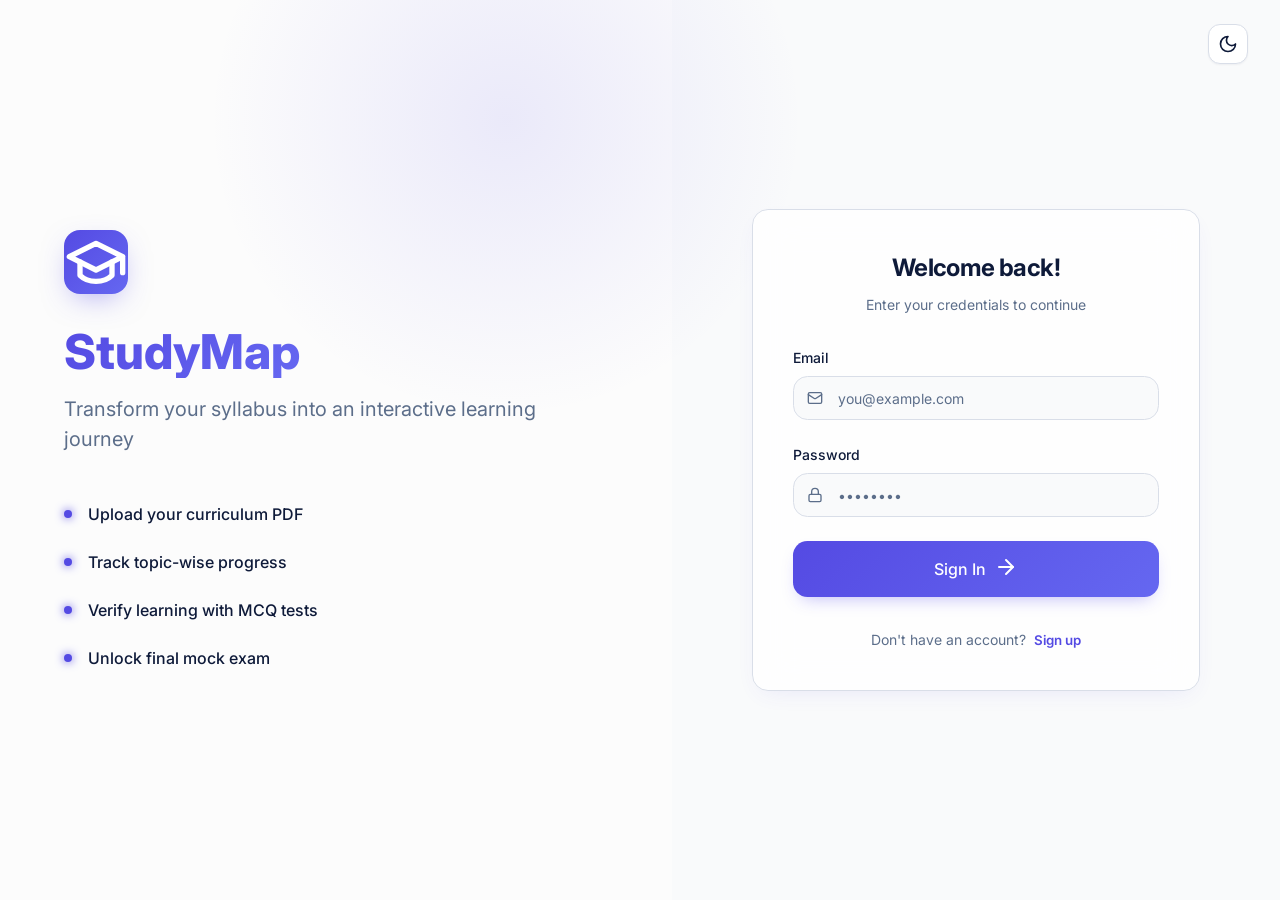
==== code/frontend/auth/auth.html @ b2b1a25e "Initial commit: StudyMap project with backend and frontend" ====
<!DOCTYPE html>
<html lang="en">

<head>
    <meta charset="UTF-8">
    <meta name="viewport" content="width=device-width, initial-scale=1.0">
    <title>StudyMap - Login</title>
    <link rel="icon" type="image/svg+xml" href="../assets/favicon.svg">
    <link rel="stylesheet" href="../common/common.css">
    <link rel="stylesheet" href="auth.css">
</head>

<body>
    <div class="auth-page">
        <!-- Theme Toggle -->
        <div class="auth-theme-toggle">
            <button class="theme-toggle-btn" id="header-theme-toggle">
                <svg class="icon">
                    <use href="../assets/icons.svg#moon"></use>
                </svg>
            </button>
        </div>

        <div class="auth-branding">
            <div class="auth-branding-content">
                <a class="auth-branding-logo animate-float" href="../landing/home.html" aria-label="Home">
                    <svg class="icon" style="width: 4rem; height: 4rem;">
                        <use href="../assets/icons.svg#graduation-cap"></use>
                    </svg>
                </a>
                <a href="../landing/home.html" class="auth-branding-title" style="display:inline-block; color: inherit; text-decoration: none;">StudyMap</a>
                <p class="auth-branding-subtitle">Transform your syllabus into an interactive learning journey</p>
                <div class="auth-branding-features">
                    <div class="auth-branding-feature">
                        <div class="auth-branding-feature-dot"></div>
                        <span>Upload your curriculum PDF</span>
                    </div>
                    <div class="auth-branding-feature">
                        <div class="auth-branding-feature-dot"></div>
                        <span>Track topic-wise progress</span>
                    </div>
                    <div class="auth-branding-feature">
                        <div class="auth-branding-feature-dot"></div>
                        <span>Verify learning with MCQ tests</span>
                    </div>
                    <div class="auth-branding-feature">
                        <div class="auth-branding-feature-dot"></div>
                        <span>Unlock final mock exam</span>
                    </div>
                </div>
            </div>
        </div>

        <div class="auth-form-container">
            <div class="auth-form-wrapper animate-slide-up">
                <a class="auth-mobile-logo" href="../landing/home.html" aria-label="Home">
                    <div class="auth-mobile-logo-icon">
                        <svg class="icon">
                            <use href="../assets/icons.svg#graduation-cap"></use>
                        </svg>
                    </div>
                    <span class="auth-mobile-logo-text">StudyMap</span>
                </a>

                <div class="glass-card auth-form">
                    <div class="auth-form-header">
                        <h2 class="auth-form-title" id="auth-title">Welcome back!</h2>
                        <p class="auth-form-subtitle" id="auth-subtitle">Enter your credentials to continue</p>
                    </div>

                    <form id="auth-form">
                        <div class="auth-form-group hidden" id="name-group">
                            <label class="label" for="name">Full Name</label>
                            <div class="input-with-icon">
                                <span class="input-icon">
                                    <svg class="icon icon-sm">
                                        <use href="../assets/icons.svg#user"></use>
                                    </svg>
                                </span>
                                <input type="text" id="name" class="input" placeholder="John Doe">
                            </div>
                        </div>

                        <div class="auth-form-group">
                            <label class="label" for="email">Email</label>
                            <div class="input-with-icon">
                                <span class="input-icon">
                                    <svg class="icon icon-sm">
                                        <use href="../assets/icons.svg#mail"></use>
                                    </svg>
                                </span>
                                <input type="email" id="email" class="input" placeholder="you@example.com" required>
                            </div>
                        </div>

                        <div class="auth-form-group">
                            <label class="label" for="password">Password</label>
                            <div class="input-with-icon">
                                <span class="input-icon">
                                    <svg class="icon icon-sm">
                                        <use href="../assets/icons.svg#lock"></use>
                                    </svg>
                                </span>
                                <input type="password" id="password" class="input" placeholder="••••••••" required
                                    minlength="6">
                            </div>
                        </div>

                        <button type="submit" class="btn btn-gradient btn-lg" style="width: 100%;" id="auth-submit">
                            <span id="auth-btn-text">Sign In</span>
                            <span id="auth-btn-icon">
                                <svg class="icon">
                                    <use href="../assets/icons.svg#arrow-right"></use>
                                </svg>
                            </span>
                        </button>
                    </form>

                    <div class="auth-form-footer">
                        <span id="auth-toggle-text">Don't have an account?</span>
                        <button type="button" id="auth-toggle">Sign up</button>
                    </div>
                </div>
            </div>
        </div>
    </div>
    <script src="../common/config.js"></script>
    <script src="../common/api.js"></script>
    <script src="../common/common.js"></script>
    <script src="auth.js"></script>
</body>

</html>
---- code/frontend/common/common.css ----
/* ================================
   CSS VARIABLES & THEME
================================ */
@import url('https://fonts.googleapis.com/css2?family=Inter:wght@300;400;500;600;700;800&display=swap');


:root {
    /* Light Mode Colors - aligned with landing/homepage */
    --background: hsl(210, 20%, 98%);
    --foreground: hsl(224, 61%, 14%);
    --card: hsl(0, 0%, 100%);
    --card-foreground: hsl(224, 61%, 14%);
    --popover: hsl(0, 0%, 100%);
    --popover-foreground: hsl(224, 61%, 14%);
    --primary: hsl(244, 73%, 59%);
    --primary-foreground: hsl(0, 0%, 100%);
    --secondary: hsl(220, 28%, 94%);
    --secondary-foreground: hsl(224, 40%, 22%);
    --muted: hsl(220, 26%, 93%);
    --muted-foreground: hsl(216, 20%, 45%);
    --accent: hsl(220, 26%, 93%);
    --accent-foreground: hsl(224, 61%, 14%);
    --destructive: hsl(0, 78%, 58%);
    --destructive-foreground: hsl(0, 0%, 100%);
    --success: hsl(150, 70%, 36%);
    --success-foreground: hsl(0, 0%, 100%);
    --warning: hsl(38, 92%, 50%);
    --warning-foreground: hsl(0, 0%, 100%);
    --streak: hsl(24, 95%, 53%);
    --streak-foreground: hsl(0, 0%, 100%);
    --progress: hsl(160, 84%, 39%);
    --progress-foreground: hsl(0, 0%, 100%);
    --border: hsl(220, 24%, 88%);
    --input: hsl(220, 24%, 88%);
    --ring: hsl(244, 73%, 59%);
    --radius: 0.9rem;

    /* Brand alpha shades */
    --primary-soft-03: rgba(79, 70, 229, 0.03);
    --primary-soft-05: rgba(79, 70, 229, 0.05);
    --primary-soft-10: rgba(79, 70, 229, 0.10);
    --primary-soft-20: rgba(79, 70, 229, 0.20);
    --primary-soft-30: rgba(79, 70, 229, 0.30);
    --primary-soft-40: rgba(79, 70, 229, 0.40);
    --primary-soft-50: rgba(79, 70, 229, 0.50);

    /* Gradients */
    --gradient-primary: linear-gradient(135deg, hsl(244, 73%, 59%) 0%, hsl(239, 83%, 67%) 100%);
    --gradient-success: linear-gradient(135deg, hsl(142, 76%, 36%) 0%, hsl(160, 84%, 39%) 100%);
    --gradient-streak: linear-gradient(135deg, hsl(24, 95%, 53%) 0%, hsl(38, 92%, 50%) 100%);

    /* Shadows */
    --shadow-sm: 0 1px 2px 0 hsla(224, 61%, 14%, 0.05);
    --shadow-md: 0 4px 6px -1px hsla(224, 61%, 14%, 0.08), 0 2px 4px -2px hsla(224, 61%, 14%, 0.06);
    --shadow-lg: 0 12px 24px -8px hsla(224, 61%, 14%, 0.16), 0 8px 12px -8px hsla(224, 61%, 14%, 0.1);
    --shadow-card: 0 8px 24px -10px rgba(79, 70, 229, 0.12);
    --shadow-glow: 0 0 40px rgba(79, 70, 229, 0.18);

    /* Sidebar */
    --sidebar-background: hsl(0, 0%, 99%);
    --sidebar-foreground: hsl(224, 40%, 22%);
    --sidebar-primary: hsl(244, 73%, 59%);
    --sidebar-primary-foreground: hsl(0, 0%, 100%);
    --sidebar-accent: hsl(220, 26%, 93%);
    --sidebar-accent-foreground: hsl(224, 61%, 14%);
    --sidebar-border: hsl(220, 24%, 88%);
}

/* Dark Mode */
.dark {
    --background: hsl(222, 47%, 6%);
    --foreground: hsl(210, 40%, 98%);
    --card: hsl(222, 47%, 9%);
    --card-foreground: hsl(210, 40%, 98%);
    --popover: hsl(222, 47%, 9%);
    --popover-foreground: hsl(210, 40%, 98%);
    --primary: hsl(244, 73%, 64%);
    --primary-foreground: hsl(0, 0%, 100%);
    --secondary: hsl(217, 33%, 17%);
    --secondary-foreground: hsl(210, 40%, 98%);
    --muted: hsl(217, 33%, 17%);
    --muted-foreground: hsl(215, 20%, 65%);
    --accent: hsl(217, 33%, 17%);
    --accent-foreground: hsl(210, 40%, 98%);
    --destructive: hsl(0, 63%, 31%);
    --destructive-foreground: hsl(210, 40%, 98%);
    --success: hsl(142, 76%, 36%);
    --success-foreground: hsl(0, 0%, 100%);
    --warning: hsl(38, 92%, 50%);
    --warning-foreground: hsl(0, 0%, 100%);
    --streak: hsl(24, 95%, 53%);
    --streak-foreground: hsl(0, 0%, 100%);
    --progress: hsl(160, 84%, 39%);
    --progress-foreground: hsl(0, 0%, 100%);
    --border: hsl(217, 33%, 17%);
    --input: hsl(217, 33%, 17%);
    --ring: hsl(244, 73%, 64%);

    --gradient-primary: linear-gradient(135deg, hsl(244, 73%, 60%) 0%, hsl(239, 83%, 67%) 100%);
    --gradient-success: linear-gradient(135deg, hsl(142, 76%, 40%) 0%, hsl(160, 84%, 42%) 100%);
    --gradient-streak: linear-gradient(135deg, hsl(24, 95%, 50%) 0%, hsl(38, 92%, 48%) 100%);

    --shadow-sm: 0 1px 2px 0 hsla(0, 0%, 0%, 0.3);
    --shadow-md: 0 4px 6px -1px hsla(0, 0%, 0%, 0.4), 0 2px 4px -2px hsla(0, 0%, 0%, 0.3);
    --shadow-lg: 0 10px 15px -3px hsla(0, 0%, 0%, 0.4), 0 4px 6px -4px hsla(0, 0%, 0%, 0.3);
    --shadow-card: 0 8px 24px -10px rgba(79, 70, 229, 0.22);
    --shadow-glow: 0 0 40px rgba(79, 70, 229, 0.24);

    --sidebar-background: hsl(222, 47%, 6%);
    --sidebar-foreground: hsl(210, 40%, 98%);
    --sidebar-primary: hsl(244, 73%, 64%);
    --sidebar-primary-foreground: hsl(0, 0%, 100%);
    --sidebar-accent: hsl(217, 33%, 17%);
    --sidebar-accent-foreground: hsl(210, 40%, 98%);
    --sidebar-border: hsl(217, 33%, 17%);
}

/* ================================
   BASE STYLES
================================ */
* {
    margin: 0;
    padding: 0;
    box-sizing: border-box;
    border-color: var(--border);
}

body {
    font-family: 'Inter', system-ui, -apple-system, sans-serif;
    background-color: var(--background);
    color: var(--foreground);
    line-height: 1.5;
    -webkit-font-smoothing: antialiased;
    -moz-osx-font-smoothing: grayscale;
}

h1,
h2,
h3,
h4,
h5,
h6 {
    font-weight: 600;
    letter-spacing: -0.025em;
}

a {
    color: inherit;
    text-decoration: none;
}

button {
    cursor: pointer;
    font-family: inherit;
}

input {
    font-family: inherit;
}

/* ================================
   UTILITY CLASSES
================================ */
.hidden {
    display: none !important;
}

.text-foreground {
    color: var(--foreground);
}

.text-muted-foreground {
    color: var(--muted-foreground);
}

.text-primary {
    color: var(--primary);
}

.text-success {
    color: var(--success);
}

.text-warning {
    color: var(--warning);
}

.text-destructive {
    color: var(--destructive);
}

.text-streak {
    color: var(--streak);
}

.bg-background {
    background-color: var(--background);
}

.bg-card {
    background-color: var(--card);
}

.bg-muted {
    background-color: var(--muted);
}

.bg-primary {
    background-color: var(--primary);
}

.bg-success {
    background-color: var(--success);
}

/* ================================
   GLASS CARD
================================ */
.glass-card {
    background: var(--card);
    backdrop-filter: blur(20px);
    border: 1px solid var(--border);
    border-radius: 1rem;
    box-shadow: var(--shadow-card);
}

/* ================================
   BUTTONS
================================ */
.btn {
    display: inline-flex;
    align-items: center;
    justify-content: center;
    gap: 0.5rem;
    padding: 0.625rem 1.25rem;
    border-radius: var(--radius);
    font-size: 0.875rem;
    font-weight: 500;
    border: none;
    cursor: pointer;
    transition: all 0.2s ease;
    white-space: nowrap;
}

.btn:disabled {
    opacity: 0.5;
    cursor: not-allowed;
}

.btn-primary {
    background: var(--primary);
    color: var(--primary-foreground);
}

.btn-primary:hover:not(:disabled) {
    opacity: 0.9;
}

.btn-gradient {
    background: var(--gradient-primary);
    color: var(--primary-foreground);
    box-shadow: 0 8px 18px -8px var(--primary-soft-40);
}

.btn-gradient:hover:not(:disabled) {
    box-shadow: 0 12px 24px -10px var(--primary-soft-50);
    transform: translateY(-1px);
}

.btn-outline {
    background: transparent;
    border: 1px solid var(--border);
    color: var(--foreground);
}

.btn-outline:hover:not(:disabled) {
    background: var(--muted);
}

.btn-ghost {
    background: transparent;
    color: var(--foreground);
}

.btn-ghost:hover:not(:disabled) {
    background: var(--muted);
}

.btn-destructive {
    background: var(--destructive);
    color: var(--destructive-foreground);
}

.btn-success {
    background: var(--success);
    color: var(--success-foreground);
}

.btn-lg {
    padding: 0.875rem 1.75rem;
    font-size: 1rem;
}

.btn-sm {
    padding: 0.375rem 0.875rem;
    font-size: 0.75rem;
}

.btn-xs {
    padding: 0.25rem 0.5rem;
    font-size: 0.75rem;
}

.btn-icon {
    padding: 0.5rem;
    width: 2.5rem;
    height: 2.5rem;
}

/* ================================
   INPUTS
================================ */
.input {
    display: flex;
    height: 2.75rem;
    width: 100%;
    border-radius: var(--radius);
    border: 1px solid var(--input);
    background: var(--background);
    padding: 0.5rem 0.75rem;
    font-size: 0.875rem;
    color: var(--foreground);
    transition: all 0.2s ease;
}

.input:focus {
    outline: none;
    border-color: var(--ring);
    box-shadow: 0 0 0 3px var(--primary-soft-20);
}

.input::placeholder {
    color: var(--muted-foreground);
}

.input-with-icon {
    position: relative;
}

.input-with-icon .input {
    padding-left: 2.75rem;
}

.input-with-icon .input-icon {
    position: absolute;
    left: 0.875rem;
    top: 50%;
    transform: translateY(-50%);
    color: var(--muted-foreground);
    width: 1.25rem;
    height: 1.25rem;
}

.label {
    display: block;
    font-size: 0.875rem;
    font-weight: 500;
    margin-bottom: 0.5rem;
    color: var(--foreground);
}

/* ================================
   PROGRESS BAR
================================ */
.progress-bar {
    height: 0.75rem;
    width: 100%;
    border-radius: 9999px;
    background: var(--muted);
    overflow: hidden;
}

.progress-bar-fill {
    height: 100%;
    border-radius: 9999px;
    background: var(--gradient-success);
    transition: width 0.5s ease;
}

.progress-bar-primary .progress-bar-fill {
    background: var(--primary);
}

/* ================================
   PROGRESS RING
================================ */
.progress-ring {
    position: relative;
    display: inline-flex;
    align-items: center;
    justify-content: center;
}

.progress-ring svg {
    transform: rotate(-90deg);
}

.progress-ring .ring-bg {
    stroke: var(--muted);
    opacity: 0.3;
}

.progress-ring .ring-fill {
    stroke: var(--success);
    transition: stroke-dashoffset 1s ease;
}

.progress-ring .ring-fill.primary {
    stroke: var(--primary);
}

.progress-ring .ring-fill.streak {
    stroke: var(--streak);
}

.progress-ring-label {
    position: absolute;
    display: flex;
    flex-direction: column;
    align-items: center;
    justify-content: center;
}

.progress-ring-value {
    font-size: 1.5rem;
    font-weight: 700;
}

.progress-ring-text {
    font-size: 0.75rem;
    color: var(--muted-foreground);
}

/* ================================
   STAT CARD
================================ */
.stat-card {
    padding: 1.5rem;
    transition: all 0.3s ease;
}

.stat-card:hover {
    box-shadow: var(--shadow-lg);
}

.stat-card-content {
    display: flex;
    align-items: flex-start;
    justify-content: space-between;
}

.stat-card-info {
    display: flex;
    flex-direction: column;
    gap: 0.5rem;
}

.stat-card-label {
    font-size: 0.875rem;
    font-weight: 500;
    color: var(--muted-foreground);
}

.stat-card-value {
    font-size: 1.875rem;
    font-weight: 700;
}

.stat-card-subtitle {
    font-size: 0.75rem;
    color: var(--muted-foreground);
}

.stat-card-icon {
    padding: 0.75rem;
    border-radius: 0.75rem;
}

.stat-card.primary {
    background: var(--primary-soft-10);
}

.stat-card.primary .stat-card-value {
    color: var(--primary);
}

.stat-card.primary .stat-card-icon {
    background: var(--primary-soft-20);
    color: var(--primary);
}

.stat-card.success {
    background: hsla(142, 76%, 36%, 0.1);
}

.stat-card.success .stat-card-value {
    color: var(--success);
}

.stat-card.success .stat-card-icon {
    background: hsla(142, 76%, 36%, 0.2);
    color: var(--success);
}

.stat-card.warning {
    background: hsla(38, 92%, 50%, 0.1);
}

.stat-card.warning .stat-card-value {
    color: var(--warning);
}

.stat-card.warning .stat-card-icon {
    background: hsla(38, 92%, 50%, 0.2);
    color: var(--warning);
}

.stat-card.streak {
    background: hsla(24, 95%, 53%, 0.1);
}

.stat-card.streak .stat-card-value {
    color: var(--streak);
}

.stat-card.streak .stat-card-icon {
    background: hsla(24, 95%, 53%, 0.2);
    color: var(--streak);
}

/* ================================
   SWITCH / TOGGLE
================================ */
.switch {
    position: relative;
    display: inline-flex;
    align-items: center;
    width: 2.75rem;
    height: 1.5rem;
    border-radius: 9999px;
    background: var(--muted);
    cursor: pointer;
    transition: background 0.2s ease;
}

.switch.active {
    background: var(--primary);
}

.switch-thumb {
    position: absolute;
    left: 2px;
    width: 1.25rem;
    height: 1.25rem;
    border-radius: 50%;
    background: white;
    box-shadow: var(--shadow-sm);
    transition: transform 0.2s ease;
}

.switch.active .switch-thumb {
    transform: translateX(1.25rem);
}

/* ================================
   TOAST
================================ */
#toast-container {
    position: fixed;
    bottom: 1rem;
    right: 1rem;
    z-index: 9999;
    display: flex;
    flex-direction: column;
    gap: 0.5rem;
}

.toast {
    display: flex;
    align-items: flex-start;
    gap: 0.75rem;
    padding: 1rem;
    background: var(--card);
    border: 1px solid var(--border);
    border-radius: var(--radius);
    box-shadow: var(--shadow-lg);
    min-width: 300px;
    max-width: 420px;
    animation: slideIn 0.3s ease;
}

.toast.destructive {
    border-color: var(--destructive);
}

.toast-content {
    flex: 1;
}

.toast-title {
    font-weight: 600;
    color: var(--foreground);
    margin-bottom: 0.25rem;
}

.toast-description {
    font-size: 0.875rem;
    color: var(--muted-foreground);
}

.toast-close {
    background: none;
    border: none;
    color: var(--muted-foreground);
    cursor: pointer;
    padding: 0.25rem;
}

@keyframes slideIn {
    from {
        transform: translateX(100%);
        opacity: 0;
    }

    to {
        transform: translateX(0);
        opacity: 1;
    }
}

/* ================================
   HEADER & ACTIONS
================================ */
.auth-theme-toggle {
    position: fixed;
    top: 1.5rem;
    right: 2rem;
    z-index: 100;
}

.theme-toggle-btn {
    width: 2.5rem;
    height: 2.5rem;
    border-radius: 0.75rem;
    background: var(--card);
    border: 1px solid var(--border);
    color: var(--foreground);
    display: flex;
    align-items: center;
    justify-content: center;
    box-shadow: var(--shadow-sm);
    transition: all 0.2s ease;
}

.theme-toggle-btn:hover {
    background: var(--muted);
    transform: translateY(-1px);
    box-shadow: var(--shadow-md);
}

.theme-toggle-btn svg {
    width: 1.25rem;
    height: 1.25rem;
}

.desktop-only {
    display: none;
}

@media (min-width: 769px) {
    .desktop-only {
        display: flex;
    }
}

/* ================================
   STREAK HEATMAP (Shared)
================================ */
.streak-board-card {
    padding: 1.5rem;
    margin-bottom: 2rem;
}

.streak-board-header {
    display: flex;
    align-items: center;
    justify-content: space-between;
    margin-bottom: 1.5rem;
}

.streak-board-header h3 {
    font-size: 1.125rem;
    font-weight: 600;
}

.streak-stats {
    display: flex;
    gap: 1.5rem;
}

.streak-stat {
    display: flex;
    flex-direction: column;
    align-items: flex-end;
}

.streak-stat-value {
    font-size: 1.25rem;
    font-weight: 700;
    color: var(--streak);
}

.streak-stat-label {
    font-size: 0.75rem;
    color: var(--muted-foreground);
}

.streak-heatmap-container {
    overflow-x: auto;
    padding-bottom: 0.5rem;
}

.streak-heatmap {
    display: grid;
    grid-auto-flow: column;
    grid-template-rows: repeat(7, 1fr);
    gap: 4px;
    width: max-content;
}

.heatmap-cell {
    width: 12px;
    height: 12px;
    border-radius: 2px;
    background: var(--muted);
    opacity: 0.3;
    transition: all 0.2s ease;
}

.heatmap-cell:hover {
    transform: scale(1.2);
    z-index: 1;
}

/* Heatmap Levels */
.heatmap-cell.level-0 {
    background: var(--muted);
    opacity: 0.3;
}

.heatmap-cell.level-1 {
    background: hsla(142, 76%, 36%, 0.2);
    opacity: 1;
}

.heatmap-cell.level-2 {
    background: hsla(142, 76%, 36%, 0.4);
    opacity: 1;
}

.heatmap-cell.level-3 {
    background: hsla(142, 76%, 36%, 0.7);
    opacity: 1;
}

.heatmap-cell.level-4 {
    background: var(--success);
    opacity: 1;
}

.streak-heatmap-footer {
    display: flex;
    align-items: center;
    justify-content: flex-end;
    gap: 0.5rem;
    margin-top: 1rem;
    font-size: 0.75rem;
    color: var(--muted-foreground);
}

.streak-heatmap-legend {
    display: flex;
    gap: 3px;
}

.streak-heatmap-legend .heatmap-cell {
    width: 10px;
    height: 10px;
    opacity: 1;
}

/* GitHub Heatmap Refinement (Shared from NEW STYLES) */
.github-heatmap-wrapper {
    display: flex;
    gap: 1rem;
    align-items: flex-start;
    padding: 0.5rem 0;
}

.heatmap-days-labels {
    display: flex;
    flex-direction: column;
    justify-content: space-between;
    height: 110px;
    /* Adjust based on cell size + gap */
    margin-top: 24px;
    /* Space for month labels */
    font-size: 0.65rem;
    color: var(--muted-foreground);
}

.heatmap-main {
    display: flex;
    flex-direction: column;
    gap: 0.5rem;
    flex: 1;
}

.heatmap-months-labels {
    display: flex;
    justify-content: space-between;
    font-size: 0.65rem;
    color: var(--muted-foreground);
    padding: 0 5px;
}

.streak-heatmap.github-style {
    display: grid;
    grid-template-columns: repeat(52, 1fr);
    grid-template-rows: repeat(7, 1fr);
    grid-auto-flow: column;
    gap: 4px;
    width: 100%;
}

.streak-heatmap.github-style .heatmap-cell {
    width: 100%;
    aspect-ratio: 1;
    border-radius: 2px;
}

/* ================================
   LAYOUT
================================ */
.layout {
    display: flex;
    min-height: 100vh;
}

/* Sidebar */
.sidebar {
    width: 280px;
    background: var(--sidebar-background);
    border-right: 1px solid var(--sidebar-border);
    padding: 1.5rem;
    display: flex;
    flex-direction: column;
    position: fixed;
    left: 0;
    top: 0;
    bottom: 0;
    overflow-y: auto;
}

.sidebar-logo {
    display: flex;
    align-items: center;
    gap: 0.75rem;
    padding-bottom: 1.5rem;
    border-bottom: 1px solid var(--sidebar-border);
    margin-bottom: 1.5rem;
    cursor: pointer;
}

.sidebar-logo-icon {
    width: 2.5rem;
    height: 2.5rem;
    display: flex;
    align-items: center;
    justify-content: center;
    background: var(--gradient-primary);
    border-radius: 0.75rem;
    color: white;
}

.sidebar-logo-text {
    font-size: 1.25rem;
    font-weight: 700;
    color: var(--sidebar-foreground);
}

.sidebar-nav {
    flex: 1;
    display: flex;
    flex-direction: column;
    gap: 0.25rem;
}

.sidebar-nav-item {
    display: flex;
    align-items: center;
    gap: 0.75rem;
    padding: 0.75rem 1rem;
    border-radius: var(--radius);
    color: var(--sidebar-foreground);
    font-weight: 500;
    transition: all 0.2s ease;
    cursor: pointer;
    border: none;
    background: none;
    width: 100%;
    text-align: left;
}

.sidebar-nav-item:hover {
    background: var(--sidebar-accent);
}

.sidebar-nav-item.active {
    background: var(--sidebar-primary);
    color: var(--sidebar-primary-foreground);
}

.sidebar-nav-item svg {
    width: 1.25rem;
    height: 1.25rem;
}

.sidebar-footer {
    padding-top: 1rem;
    border-top: 1px solid var(--sidebar-border);
    margin-top: 1rem;
}

.sidebar-user {
    display: flex;
    align-items: center;
    gap: 0.75rem;
    padding: 0.75rem;
    border-radius: var(--radius);
    background: var(--sidebar-accent);
}

.sidebar-user-avatar {
    width: 2.5rem;
    height: 2.5rem;
    border-radius: 50%;
    background: var(--gradient-primary);
    display: flex;
    align-items: center;
    justify-content: center;
    color: white;
    font-weight: 600;
}

.sidebar-user-info {
    flex: 1;
    min-width: 0;
}

.sidebar-user-name {
    font-weight: 600;
    color: var(--sidebar-foreground);
    white-space: nowrap;
    overflow: hidden;
    text-overflow: ellipsis;
}

.sidebar-user-email {
    font-size: 0.75rem;
    color: var(--muted-foreground);
    white-space: nowrap;
    overflow: hidden;
    text-overflow: ellipsis;
}

/* Main Content */
.main-content {
    flex: 1;
    margin-left: 280px;
    padding: 2rem;
    min-height: 100vh;
    width: 100%;
}

/* ================================
   ANIMATIONS
================================ */
@keyframes float {

    0%,
    100% {
        transform: translateY(0);
    }

    50% {
        transform: translateY(-10px);
    }
}

@keyframes pulse-soft {

    0%,
    100% {
        opacity: 1;
    }

    50% {
        opacity: 0.7;
    }
}

@keyframes slide-up {
    from {
        opacity: 0;
        transform: translateY(20px);
    }

    to {
        opacity: 1;
        transform: translateY(0);
    }
}

@keyframes fade-in {
    from {
        opacity: 0;
    }

    to {
        opacity: 1;
    }
}

@keyframes scale-in {
    from {
        opacity: 0;
        transform: scale(0.95);
    }

    to {
        opacity: 1;
        transform: scale(1);
    }
}

@keyframes spin {
    from {
        transform: rotate(0deg);
    }

    to {
        transform: rotate(360deg);
    }
}

.animate-slide-up {
    animation: slide-up 0.5s ease-out forwards;
}

.animate-fade-in {
    animation: fade-in 0.3s ease-out forwards;
}

.animate-scale-in {
    animation: scale-in 0.3s ease-out forwards;
}

.animate-float {
    animation: float 3s ease-in-out infinite;
}

.animate-spin {
    animation: spin 1s linear infinite;
}

/* Animation delays */
.delay-1 {
    animation-delay: 0.1s;
    opacity: 0;
}

.delay-2 {
    animation-delay: 0.2s;
    opacity: 0;
}

.delay-3 {
    animation-delay: 0.3s;
    opacity: 0;
}

.delay-4 {
    animation-delay: 0.4s;
    opacity: 0;
}

/* ================================
   SCROLLBAR
================================ */
::-webkit-scrollbar {
    width: 8px;
    height: 8px;
}

::-webkit-scrollbar-track {
    background: var(--muted);
    opacity: 0.5;
    border-radius: 9999px;
}

::-webkit-scrollbar-thumb {
    background: var(--muted-foreground);
    opacity: 0.3;
    border-radius: 9999px;
}

::-webkit-scrollbar-thumb:hover {
    opacity: 0.5;
}

/* ================================
   RESPONSIVE
================================ */
@media (max-width: 768px) {
    .sidebar {
        transform: translateX(-100%);
        z-index: 50;
        transition: transform 0.3s ease;
    }

    .sidebar.open {
        transform: translateX(0);
    }

    .main-content {
        margin-left: 0;
        padding: 1rem;
    }

    .mobile-header {
        display: flex;
        align-items: center;
        justify-content: space-between;
        padding: 1rem;
        background: var(--sidebar-background);
        border-bottom: 1px solid var(--sidebar-border);
        position: sticky;
        top: 0;
        z-index: 40;
    }

    .mobile-menu-btn {
        display: flex;
        align-items: center;
        justify-content: center;
        width: 2.5rem;
        height: 2.5rem;
        background: none;
        border: none;
        color: var(--foreground);
        cursor: pointer;
    }

    .mobile-overlay {
        display: none;
        position: fixed;
        inset: 0;
        background: rgba(0, 0, 0, 0.5);
        z-index: 45;
    }

    .mobile-overlay.open {
        display: block;
    }
}

@media (min-width: 769px) {
    .mobile-header {
        display: none;
    }

    .mobile-overlay {
        display: none !important;
    }
}

/* ================================
   ICONS
================================ */
.icon {
    width: 1.5rem;
    height: 1.5rem;
    fill: none;
    stroke: currentColor;
    stroke-width: 2;
    stroke-linecap: round;
    stroke-linejoin: round;
}

.icon-sm {
    width: 1rem;
    height: 1rem;
}

.icon-lg {
    width: 2rem;
    height: 2rem;
}

/* Context Banner */
.context-banner {
    display: flex;
    align-items: center;
    justify-content: space-between;
    padding: 0.875rem 1.5rem;
    border-radius: 1rem;
    margin-bottom: 2rem;
    font-size: 0.875rem;
    border: 1px solid var(--border);
    background: var(--card);
    box-shadow: var(--shadow-sm);
    transition: all 0.3s ease;
    background: linear-gradient(to right, var(--card), var(--background));
}

.context-banner:hover {
    box-shadow: var(--shadow-md);
    border-color: var(--primary-soft-30);
}

.context-banner.active {
    border-left: 4px solid var(--primary);
}

.context-banner.warning {
    border-left: 4px solid var(--warning);
    background: hsla(38, 92%, 50%, 0.05);
}

.context-banner-content {
    display: flex;
    align-items: center;
    gap: 0.75rem;
}

.context-banner .icon {
    width: 1.25rem;
    height: 1.25rem;
    color: var(--primary);
}

.context-info {
    display: flex;
    flex-direction: column;
}

.context-label {
    font-size: 0.75rem;
    color: var(--muted-foreground);
    text-transform: uppercase;
    letter-spacing: 0.05em;
    font-weight: 600;
}

.context-name {
    font-weight: 600;
    color: var(--foreground);
}

.active-indicator {
    width: 8px;
    height: 8px;
    border-radius: 50%;
    background: var(--success);
    position: relative;
}

.active-indicator::after {
    content: "";
    position: absolute;
    top: 0;
    left: 0;
    width: 100%;
    height: 100%;
    border-radius: 50%;
    background: var(--success);
    animation: ping 1.5s cubic-bezier(0, 0, 0.2, 1) infinite;
}

@keyframes ping {

    75%,
    100% {
        transform: scale(2.5);
        opacity: 0;
    }
}
/* Accessibility and production hardening */
:focus-visible {
    outline: 3px solid var(--primary-soft-30);
    outline-offset: 2px;
}

@media (prefers-reduced-motion: reduce) {
    *,
    *::before,
    *::after {
        animation-duration: 0.01ms !important;
        animation-iteration-count: 1 !important;
        transition-duration: 0.01ms !important;
        scroll-behavior: auto !important;
    }
}
---- code/frontend/auth/auth.css ----
/* ================================
   AUTH PAGE
================================ */
.auth-page {
    min-height: 100vh;
    display: flex;
    background: var(--background);
    position: relative;
    overflow: hidden;
}

.auth-branding {
    flex: 1;
    background: var(--sidebar-background);
    display: flex;
    flex-direction: column;
    justify-content: center;
    padding: 4rem;
    position: relative;
}

.auth-branding::before {
    content: '';
    position: absolute;
    top: -20%;
    right: -20%;
    width: 600px;
    height: 600px;
    background: radial-gradient(circle, var(--primary-soft-10), transparent 70%);
    border-radius: 50%;
    pointer-events: none;
}

.auth-branding-content {
    max-width: 32rem;
    z-index: 10;
}

.auth-branding-logo {
    width: 4rem;
    height: 4rem;
    background: var(--gradient-primary);
    border-radius: 1rem;
    display: flex;
    align-items: center;
    justify-content: center;
    color: white;
    margin-bottom: 2rem;
    box-shadow: 0 10px 30px -10px var(--primary-soft-50);
}

.auth-branding-logo svg {
    width: 2.5rem;
    height: 2.5rem;
}

.auth-branding-title {
    font-size: 3rem;
    font-weight: 800;
    line-height: 1.1;
    margin-bottom: 1rem;
    background: var(--gradient-primary);
    -webkit-background-clip: text;
    background-clip: text;
    -webkit-text-fill-color: transparent;
}

.auth-branding-subtitle {
    font-size: 1.25rem;
    color: var(--muted-foreground);
    margin-bottom: 3rem;
}

.auth-branding-features {
    display: flex;
    flex-direction: column;
    gap: 1.5rem;
}

.auth-branding-feature {
    display: flex;
    align-items: center;
    gap: 1rem;
    font-weight: 500;
}

.auth-branding-feature-dot {
    width: 0.5rem;
    height: 0.5rem;
    border-radius: 50%;
    background: var(--primary);
    box-shadow: 0 0 10px var(--primary);
}

.auth-form-container {
    flex: 1;
    display: flex;
    align-items: center;
    justify-content: center;
    padding: 2rem;
}

.auth-form-wrapper {
    width: 100%;
    max-width: 28rem;
}

.auth-mobile-logo {
    display: none;
    align-items: center;
    gap: 0.75rem;
    margin-bottom: 2rem;
    justify-content: center;
}

.auth-mobile-logo-icon {
    width: 2.5rem;
    height: 2.5rem;
    background: var(--gradient-primary);
    border-radius: 0.75rem;
    display: flex;
    align-items: center;
    justify-content: center;
    color: white;
}

.auth-mobile-logo-text {
    font-size: 1.5rem;
    font-weight: 700;
}

.auth-form {
    padding: 2.5rem;
    background: rgba(255, 255, 255, 0.8);
}

.dark .auth-form {
    background: rgba(15, 23, 42, 0.8);
}

.auth-form-header {
    text-align: center;
    margin-bottom: 2rem;
}

.auth-form-title {
    font-size: 1.5rem;
    font-weight: 700;
    margin-bottom: 0.5rem;
}

.auth-form-subtitle {
    color: var(--muted-foreground);
    font-size: 0.875rem;
}

.auth-form-group {
    margin-bottom: 1.5rem;
}

.auth-form-footer {
    margin-top: 2rem;
    text-align: center;
    font-size: 0.875rem;
    color: var(--muted-foreground);
}

.auth-form-footer button {
    background: none;
    border: none;
    color: var(--primary);
    font-weight: 600;
    cursor: pointer;
    margin-left: 0.25rem;
}

.auth-form-footer button:hover {
    text-decoration: underline;
}

@media (max-width: 1024px) {
    .auth-branding {
        display: none;
    }

    .auth-mobile-logo {
        display: flex;
    }
}
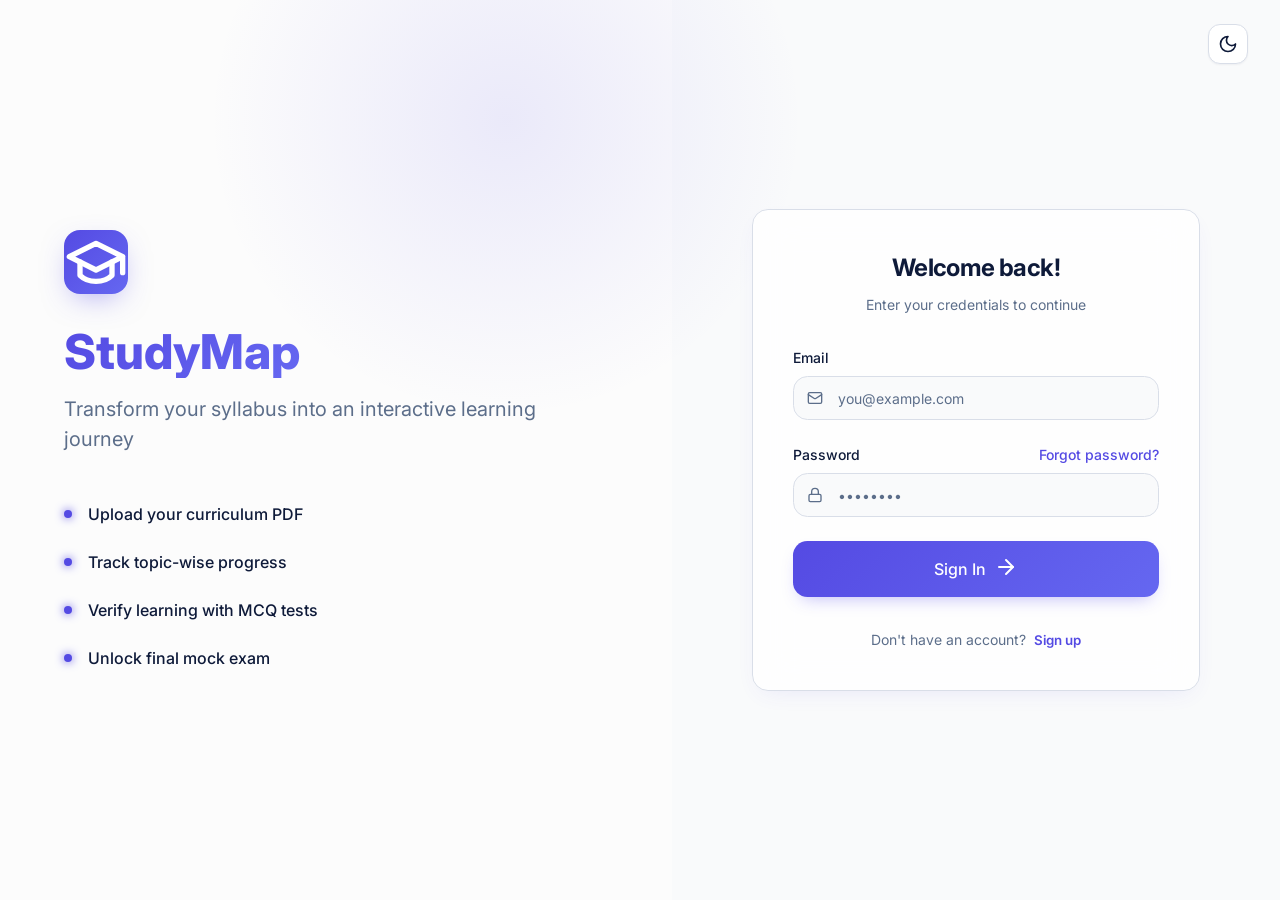
==== commit 6479ff1e: "feat: Add complete forgot password and reset password flow via Brevo API" ====
--- a/code/frontend/auth/auth.html
+++ b/code/frontend/auth/auth.html
@@ -28,7 +28,8 @@
                         <use href="../assets/icons.svg#graduation-cap"></use>
                     </svg>
                 </a>
-                <a href="../landing/home.html" class="auth-branding-title" style="display:inline-block; color: inherit; text-decoration: none;">StudyMap</a>
+                <a href="../landing/home.html" class="auth-branding-title"
+                    style="display:inline-block; color: inherit; text-decoration: none;">StudyMap</a>
                 <p class="auth-branding-subtitle">Transform your syllabus into an interactive learning journey</p>
                 <div class="auth-branding-features">
                     <div class="auth-branding-feature">
@@ -62,7 +63,7 @@
                     <span class="auth-mobile-logo-text">StudyMap</span>
                 </a>
 
-                <div class="glass-card auth-form">
+                <div class="glass-card auth-form" id="main-auth-card">
                     <div class="auth-form-header">
                         <h2 class="auth-form-title" id="auth-title">Welcome back!</h2>
                         <p class="auth-form-subtitle" id="auth-subtitle">Enter your credentials to continue</p>
@@ -94,7 +95,10 @@
                         </div>
 
                         <div class="auth-form-group">
-                            <label class="label" for="password">Password</label>
+                            <div style="display: flex; justify-content: space-between; align-items: center; margin-bottom: 0.5rem;">
+                                <label class="label" for="password" style="margin-bottom: 0;">Password</label>
+                                <a href="#" id="forgot-password-link" style="font-size: 0.875rem; color: var(--primary); font-weight: 500; text-decoration: none; cursor: pointer; position: relative; z-index: 50;">Forgot password?</a>
+                            </div>
                             <div class="input-with-icon">
                                 <span class="input-icon">
                                     <svg class="icon icon-sm">
@@ -121,6 +125,40 @@
                         <button type="button" id="auth-toggle">Sign up</button>
                     </div>
                 </div>
+
+                <div class="glass-card auth-form hidden" id="forgot-password-card" style="display: none;">
+                    <div class="auth-form-header">
+                        <h2 class="auth-form-title">Reset Password</h2>
+                        <p class="auth-form-subtitle">Enter your email to receive a reset link</p>
+                    </div>
+
+                    <form id="forgot-password-form">
+                        <div class="auth-form-group">
+                            <label class="label" for="forgot-email">Email</label>
+                            <div class="input-with-icon">
+                                <span class="input-icon">
+                                    <svg class="icon icon-sm">
+                                        <use href="../assets/icons.svg#mail"></use>
+                                    </svg>
+                                </span>
+                                <input type="email" id="forgot-email" class="input" placeholder="you@example.com" required>
+                            </div>
+                        </div>
+
+                        <button type="submit" class="btn btn-gradient btn-lg" style="width: 100%;" id="forgot-submit">
+                            <span id="forgot-btn-text">Send Reset Link</span>
+                            <span id="forgot-btn-icon">
+                                <svg class="icon">
+                                    <use href="../assets/icons.svg#arrow-right"></use>
+                                </svg>
+                            </span>
+                        </button>
+                    </form>
+
+                    <div class="auth-form-footer">
+                        <button type="button" id="back-to-login" style="background:none; border:none; color:var(--text-secondary); cursor:pointer; font-size:0.875rem;">&larr; Back to Login</button>
+                    </div>
+                </div>
             </div>
         </div>
     </div>
@@ -130,4 +168,4 @@
     <script src="auth.js"></script>
 </body>
 
-</html>
+</html>
